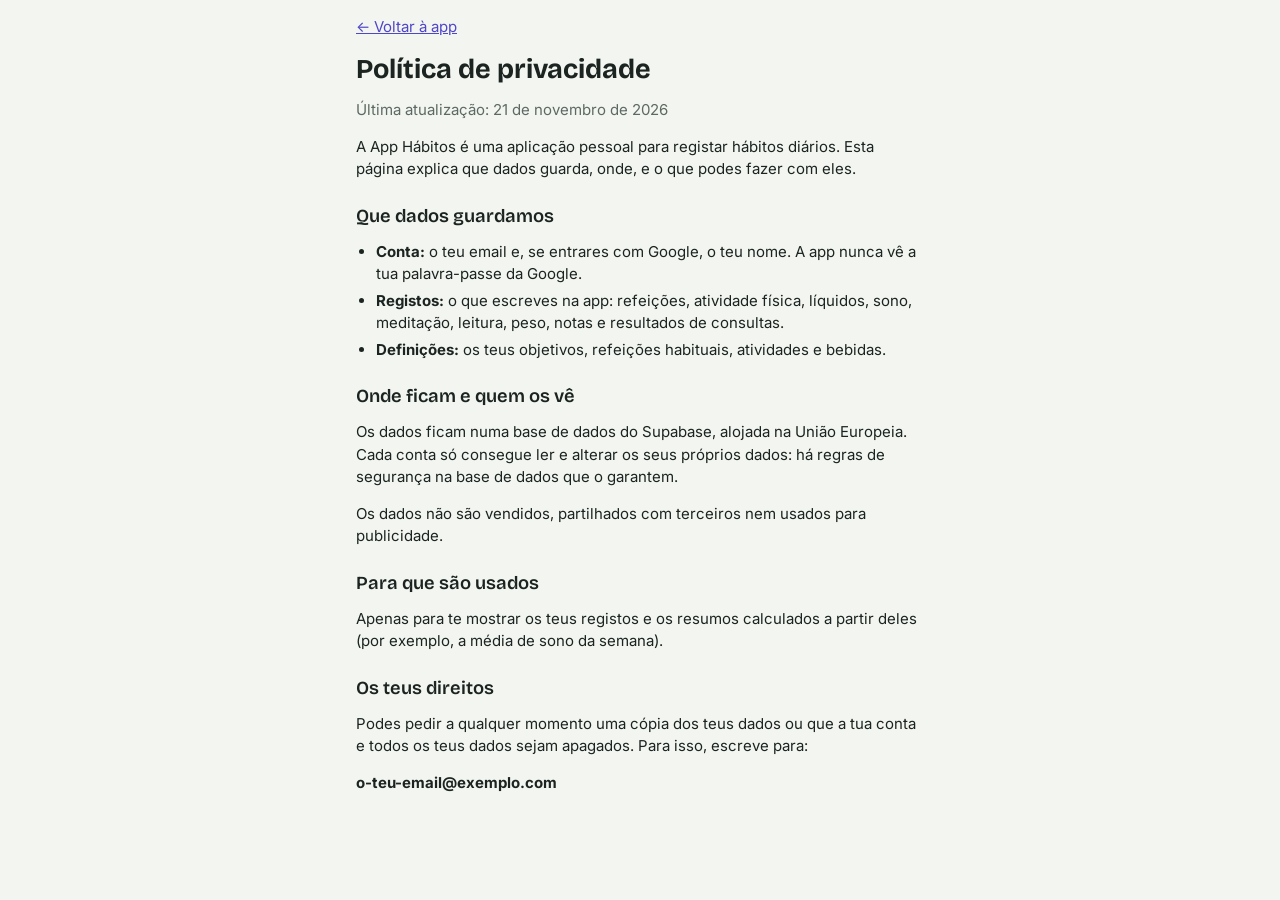
==== privacidade.html @ 3f69b684 "Add files via upload" ====
<!DOCTYPE html>
<html lang="pt-PT">
<head>
  <meta charset="utf-8">
  <meta name="viewport" content="width=device-width, initial-scale=1">
  <title>Política de privacidade · App Hábitos</title>
  <link rel="stylesheet" href="https://fonts.googleapis.com/css2?family=Bricolage+Grotesque:opsz,wght@12..96,600;12..96,700&family=Inter:wght@400;500;600&display=swap">
  <link rel="stylesheet" href="css/style.css">
  <style>
    body { padding-bottom: 32px; }
    .texto { max-width: 65ch; display: grid; gap: 14px; }
    .texto h2 { margin-top: 10px; }
    .texto ul { margin: 0; padding-left: 20px; display: grid; gap: 4px; }
  </style>
</head>
<body>
  <main class="ecra">
    <article class="texto">
      <p><a href="./">← Voltar à app</a></p>
      <h1>Política de privacidade</h1>
      <p class="suave">Última atualização: 21 de novembro de 2026</p>

      <p>A App Hábitos é uma aplicação pessoal para registar hábitos diários. Esta página explica que dados guarda, onde, e o que podes fazer com eles.</p>

      <h2>Que dados guardamos</h2>
      <ul>
        <li><strong>Conta:</strong> o teu email e, se entrares com Google, o teu nome. A app nunca vê a tua palavra-passe da Google.</li>
        <li><strong>Registos:</strong> o que escreves na app: refeições, atividade física, líquidos, sono, meditação, leitura, peso, notas e resultados de consultas.</li>
        <li><strong>Definições:</strong> os teus objetivos, refeições habituais, atividades e bebidas.</li>
      </ul>

      <h2>Onde ficam e quem os vê</h2>
      <p>Os dados ficam numa base de dados do Supabase, alojada na União Europeia. Cada conta só consegue ler e alterar os seus próprios dados: há regras de segurança na base de dados que o garantem.</p>
      <p>Os dados não são vendidos, partilhados com terceiros nem usados para publicidade.</p>

      <h2>Para que são usados</h2>
      <p>Apenas para te mostrar os teus registos e os resumos calculados a partir deles (por exemplo, a média de sono da semana).</p>

      <h2>Os teus direitos</h2>
      <p>Podes pedir a qualquer momento uma cópia dos teus dados ou que a tua conta e todos os teus dados sejam apagados. Para isso, escreve para:</p>
      <!-- ✏️ ANTES DE PUBLICAR: troca o email abaixo pelo teu -->
      <p><strong>o-teu-email@exemplo.com</strong></p>
    </article>
  </main>
</body>
</html>
---- css/style.css ----
/* =====================================================================
   App Hábitos — estilos
   Pensada primeiro para telemóvel. Todas as cores são "tokens"
   (variáveis), definidas uma vez para o tema claro e outra para o escuro.
   ===================================================================== */

:root {
  /* Superfícies e texto (neutros com um leve tom verde-acinzentado) */
  --fundo: #f3f5f1;
  --superficie: #ffffff;
  --superficie-2: #e9ede6;
  --linha: #d8ded4;
  --texto: #1b2420;
  --texto-suave: #5d6a63;

  /* Cor de destaque da app (botões, seleções) */
  --destaque: #4f46c8;
  --destaque-fundo: #ecebfb;
  --destaque-texto: #ffffff;

  /* Cores com significado: categorias das refeições */
  --plano: #23915a;
  --plano-fundo: #e2f3e8;
  --parcial: #b98500;
  --parcial-fundo: #fbf1d4;
  --livre: #d9622b;
  --livre-fundo: #fbe7dc;
  --perigo: #c4332f;

  /* Tipografia */
  --letra-titulo: 'Bricolage Grotesque', 'Segoe UI', system-ui, sans-serif;
  --letra-texto: 'Inter', 'Segoe UI', system-ui, -apple-system, sans-serif;

  --raio: 14px;
  --sombra: 0 1px 2px rgb(20 30 25 / 0.06), 0 2px 8px rgb(20 30 25 / 0.05);
  --largura: 600px;
  --altura-nav: 64px;
  color-scheme: light;
}

@media (prefers-color-scheme: dark) {
  :root {
    --fundo: #131715;
    --superficie: #1c211e;
    --superficie-2: #252b28;
    --linha: #333b36;
    --texto: #e8ece9;
    --texto-suave: #9aa69f;
    --destaque: #9c95ff;
    --destaque-fundo: #2a2850;
    --destaque-texto: #14122e;
    --plano: #5cc98b;
    --plano-fundo: #1d3326;
    --parcial: #e8b938;
    --parcial-fundo: #3a3118;
    --livre: #f08a57;
    --livre-fundo: #3d2418;
    --perigo: #f2726e;
    --sombra: none;
    color-scheme: dark;
  }
}

/* ---------- Base ---------- */
*, *::before, *::after { box-sizing: border-box; }
html, body { margin: 0; }
body {
  font-family: var(--letra-texto);
  font-size: 15px;
  line-height: 1.5;
  background: var(--fundo);
  color: var(--texto);
  -webkit-font-smoothing: antialiased;
  padding-bottom: calc(var(--altura-nav) + env(safe-area-inset-bottom, 0px) + 16px);
}
[hidden] { display: none !important; }
h1, h2, h3 { font-family: var(--letra-titulo); line-height: 1.2; margin: 0; text-wrap: balance; }
h1 { font-size: 1.7rem; font-weight: 700; }
h2 { font-size: 1.15rem; font-weight: 600; }
h3 { font-size: 1rem; font-weight: 600; }
p { margin: 0; }
a { color: var(--destaque); }
.suave { color: var(--texto-suave); }
.pequeno { font-size: 0.85rem; }
.num { font-variant-numeric: tabular-nums; }
:focus-visible { outline: 2px solid var(--destaque); outline-offset: 2px; }

.ecra {
  max-width: var(--largura);
  margin: 0 auto;
  padding: 16px max(16px, env(safe-area-inset-left, 0px)) 24px max(16px, env(safe-area-inset-right, 0px));
  display: grid;
  gap: 16px;
}
.a-carregar { color: var(--texto-suave); text-align: center; padding-top: 30vh; }

/* ---------- Cabeçalho ---------- */
.topo {
  position: sticky;
  top: 0;
  z-index: 10;
  display: flex;
  align-items: center;
  justify-content: space-between;
  max-width: var(--largura);
  margin: 0 auto;
  padding: calc(10px + env(safe-area-inset-top, 0px)) max(16px, env(safe-area-inset-right, 0px)) 10px max(16px, env(safe-area-inset-left, 0px));
  background: var(--fundo);
}
.marca {
  font-family: var(--letra-titulo);
  font-weight: 700;
  font-size: 1.1rem;
  color: var(--texto);
  text-decoration: none;
  display: flex;
  align-items: center;
  gap: 8px;
}
.marca::before {
  content: '';
  width: 18px;
  height: 18px;
  border-radius: 50%;
  border: 4px solid var(--destaque);
  border-right-color: var(--plano);
}
.botao-icone {
  display: grid;
  place-items: center;
  width: 40px;
  height: 40px;
  border-radius: 50%;
  color: var(--texto-suave);
  background: none;
  border: none;
  cursor: pointer;
  font: inherit;
  font-size: 1.6rem;
  line-height: 1;
  flex: none;
}
.botao-icone:hover { background: var(--superficie-2); color: var(--texto); }

/* ---------- Navegação de baixo ---------- */
.nav {
  position: fixed;
  left: 0;
  right: 0;
  bottom: 0;
  z-index: 10;
  display: flex;
  justify-content: center;
  background: var(--superficie);
  border-top: 1px solid var(--linha);
  padding: 0 max(8px, env(safe-area-inset-right, 0px)) env(safe-area-inset-bottom, 0px) max(8px, env(safe-area-inset-left, 0px));
}
.nav a {
  flex: 1;
  max-width: 140px;
  height: var(--altura-nav);
  display: grid;
  place-items: center;
  align-content: center;
  gap: 2px;
  color: var(--texto-suave);
  text-decoration: none;
  font-size: 0.75rem;
  font-weight: 500;
}
.nav svg {
  width: 24px;
  height: 24px;
  fill: none;
  stroke: currentColor;
  stroke-width: 1.8;
  stroke-linecap: round;
  stroke-linejoin: round;
}
.nav a.ativo { color: var(--destaque); }
.nav a[data-rota="registar"] svg {
  width: 36px;
  height: 36px;
  padding: 6px;
  border-radius: 12px;
  background: var(--destaque);
  stroke: var(--destaque-texto);
  stroke-width: 2.4;
}

/* ---------- Cartões ---------- */
.cartao {
  background: var(--superficie);
  border-radius: var(--raio);
  box-shadow: var(--sombra);
  border: 1px solid var(--linha);
  padding: 16px;
  display: grid;
  gap: 12px;
  min-width: 0;
}
.cartao-cabeca {
  display: flex;
  align-items: center;
  justify-content: space-between;
  gap: 12px;
}
.rotulo {
  font-size: 0.72rem;
  font-weight: 600;
  letter-spacing: 0.06em;
  text-transform: uppercase;
  color: var(--texto-suave);
}

/* ---------- Botões ---------- */
.botao {
  appearance: none;
  border: none;
  border-radius: 999px;
  padding: 10px 18px;
  font: inherit;
  font-weight: 600;
  cursor: pointer;
  background: var(--destaque);
  color: var(--destaque-texto);
  display: inline-flex;
  align-items: center;
  justify-content: center;
  gap: 8px;
  text-decoration: none;
  min-height: 44px;
}
.botao:hover { filter: brightness(1.06); }
.botao:disabled { opacity: 0.55; cursor: default; }
.botao-sec { background: var(--superficie-2); color: var(--texto); }
.botao-perigo { background: var(--perigo); color: #fff; }
.botao-texto {
  background: none;
  color: var(--destaque);
  padding: 8px 4px;
  min-height: 0;
}
.botao-grande { width: 100%; padding: 14px 18px; font-size: 1rem; }
.botoes { display: flex; flex-wrap: wrap; gap: 8px; }

/* Botão do Google no ecrã de entrada */
.botao-google {
  background: var(--superficie);
  color: var(--texto);
  border: 1px solid var(--linha);
}

/* ---------- Formulários ---------- */
.campo { display: grid; gap: 4px; min-width: 0; }
.campo > span { font-size: 0.85rem; font-weight: 500; color: var(--texto-suave); }
input, textarea, select {
  font: inherit;
  color: var(--texto);
  background: var(--superficie);
  border: 1px solid var(--linha);
  border-radius: 10px;
  padding: 10px 12px;
  width: 100%;
  min-height: 44px;
}
textarea { resize: vertical; min-height: 64px; }
input[type="color"] { padding: 4px; height: 44px; }
input:focus, textarea:focus, select:focus { outline: none; border-color: var(--destaque); box-shadow: 0 0 0 3px var(--destaque-fundo); }
.linha-campos { display: grid; grid-template-columns: repeat(auto-fit, minmax(120px, 1fr)); gap: 10px; }

/* Interruptor (checkbox com aspeto de botão on/off) */
.interruptor { display: flex; align-items: center; justify-content: space-between; gap: 12px; cursor: pointer; }
.interruptor input { appearance: none; width: 46px; height: 28px; min-height: 0; padding: 0; border-radius: 999px; background: var(--linha); border: none; position: relative; cursor: pointer; flex: none; transition: background 0.15s; }
.interruptor input::after { content: ''; position: absolute; top: 3px; left: 3px; width: 22px; height: 22px; border-radius: 50%; background: #fff; transition: transform 0.15s; }
.interruptor input:checked { background: var(--destaque); }
.interruptor input:checked::after { transform: translateX(18px); }

/* Fichas (chips): escolhas rápidas */
.fichas { display: flex; flex-wrap: wrap; gap: 8px; }
.ficha {
  appearance: none;
  font: inherit;
  font-size: 0.9rem;
  font-weight: 500;
  border: 1px solid var(--linha);
  background: var(--superficie);
  color: var(--texto);
  border-radius: 999px;
  padding: 7px 14px;
  cursor: pointer;
  display: inline-flex;
  align-items: center;
  gap: 8px;
  min-height: 38px;
}
.ficha[aria-pressed="true"] { background: var(--destaque-fundo); border-color: var(--destaque); color: var(--texto); }
.ficha .ponto { width: 10px; height: 10px; border-radius: 50%; flex: none; }
.ficha-nova { border-style: dashed; color: var(--texto-suave); }

/* Botões segmentados (ex.: categoria da refeição, intensidade) */
.segmentos { display: flex; gap: 6px; flex-wrap: wrap; }
.segmentos button {
  appearance: none;
  flex: 1;
  min-width: 0;
  font: inherit;
  font-size: 0.85rem;
  font-weight: 500;
  padding: 8px 10px;
  border-radius: 10px;
  border: 1px solid var(--linha);
  background: var(--superficie);
  color: var(--texto-suave);
  cursor: pointer;
  min-height: 40px;
}
.segmentos button[aria-pressed="true"] { color: var(--texto); border-color: var(--destaque); background: var(--destaque-fundo); }
.segmentos button.cat-plano[aria-pressed="true"] { background: var(--plano-fundo); border-color: var(--plano); }
.segmentos button.cat-parcial[aria-pressed="true"] { background: var(--parcial-fundo); border-color: var(--parcial); }
.segmentos button.cat-livre[aria-pressed="true"] { background: var(--livre-fundo); border-color: var(--livre); }

/* ---------- Ecrã de entrada ---------- */
.entrada { min-height: 80vh; align-content: center; gap: 24px; }
.entrada-marca { display: grid; gap: 10px; }
.entrada-marca h1 { font-size: 2.2rem; }
.anel {
  width: 56px;
  height: 56px;
  border-radius: 50%;
  border: 9px solid var(--destaque);
  border-right-color: var(--plano);
  border-bottom-color: var(--parcial);
}
.separador { display: flex; align-items: center; gap: 12px; color: var(--texto-suave); font-size: 0.85rem; }
.separador::before, .separador::after { content: ''; flex: 1; height: 1px; background: var(--linha); }

/* ---------- Configuração inicial ---------- */
.passos { display: flex; gap: 6px; }
.passos span { flex: 1; height: 4px; border-radius: 4px; background: var(--linha); }
.passos span.feito { background: var(--destaque); }
.lista-edit { display: grid; gap: 8px; }
.lista-edit-linha { display: grid; grid-template-columns: 1fr 124px 40px; gap: 8px; align-items: center; }

/* ---------- Dashboard ---------- */
.saudacao { display: grid; gap: 4px; }
.metricas { display: grid; grid-template-columns: 1fr 1fr; gap: 12px; }
.metrica { padding: 14px; gap: 6px; align-content: start; }
.metrica-valor { font-family: var(--letra-titulo); font-size: 1.6rem; font-weight: 700; line-height: 1.1; font-variant-numeric: tabular-nums; }
.metrica-valor small { font-family: var(--letra-texto); font-size: 0.85rem; font-weight: 500; color: var(--texto-suave); }
.metrica-larga { grid-column: 1 / -1; }
.barra { height: 8px; border-radius: 8px; background: var(--superficie-2); overflow: hidden; }
.barra > span { display: block; height: 100%; border-radius: 8px; background: var(--destaque); }
.barra-multi { display: flex; height: 10px; border-radius: 10px; overflow: hidden; background: var(--superficie-2); }
.barra-multi span { height: 100%; }
.legenda { display: flex; flex-wrap: wrap; gap: 4px 14px; font-size: 0.82rem; color: var(--texto-suave); }
.legenda i { display: inline-block; width: 9px; height: 9px; border-radius: 50%; margin-right: 6px; }
.variacao-baixa { color: var(--plano); }
.variacao-sobe { color: var(--livre); }
.destaque-consulta { background: var(--destaque-fundo); border-color: transparent; }
.sparkline { width: 100%; height: 48px; display: block; }

/* ---------- Registo diário ---------- */
.seletor-data { display: flex; align-items: center; justify-content: space-between; gap: 8px; }
.seletor-data h1 { font-size: 1.25rem; text-align: center; }
.seletor-data input[type="date"] { width: auto; }
.refeicao { display: grid; gap: 8px; padding-top: 12px; border-top: 1px solid var(--linha); }
.refeicao:first-of-type { border-top: none; padding-top: 0; }
.refeicao-cabeca { display: flex; align-items: center; gap: 8px; }
.refeicao-cabeca .nome { flex: 1; font-weight: 600; min-width: 0; }
.refeicao-cabeca input[type="time"] { width: 124px; }
.refeicao-cabeca input.nome-extra { flex: 1; font-weight: 600; }
.item-linha { display: grid; grid-template-columns: 1fr 90px 40px; gap: 8px; align-items: center; }
.item-bloco { display: grid; gap: 8px; padding: 10px; border-radius: 10px; background: var(--superficie-2); }
.total-liquidos { display: flex; justify-content: space-between; align-items: baseline; font-variant-numeric: tabular-nums; }
.liquido-linha { display: flex; align-items: center; justify-content: space-between; gap: 8px; padding: 6px 0; border-bottom: 1px solid var(--linha); }
.liquido-linha:last-child { border-bottom: none; }
.horas-sono { font-family: var(--letra-titulo); font-size: 1.3rem; font-weight: 700; }
.barra-guardar {
  position: sticky;
  bottom: calc(var(--altura-nav) + env(safe-area-inset-bottom, 0px) + 8px);
  z-index: 5;
}

/* ---------- Calendário ---------- */
.cal-cabeca { display: flex; align-items: center; justify-content: space-between; }
.cal-cabeca h2 { text-transform: capitalize; }
.cal-grelha { display: grid; grid-template-columns: repeat(7, 1fr); gap: 4px; }
.cal-semana { font-size: 0.72rem; font-weight: 600; color: var(--texto-suave); text-align: center; padding-bottom: 4px; }
.cal-dia {
  appearance: none;
  font: inherit;
  aspect-ratio: 1 / 1.1;
  max-width: 100%;
  border: 1px solid transparent;
  border-radius: 10px;
  background: var(--superficie-2);
  color: var(--texto);
  padding: 4px 2px;
  display: grid;
  grid-template-rows: auto 1fr;
  justify-items: center;
  cursor: pointer;
  font-size: 0.85rem;
  font-variant-numeric: tabular-nums;
  min-width: 0;
}
.cal-dia.vazio { background: none; cursor: default; }
.cal-dia.hoje { border-color: var(--destaque); font-weight: 700; }
.cal-dia.futuro { opacity: 0.45; }
.cal-dia.com-registo { background: var(--superficie); border-color: var(--linha); }
.cal-dia.hoje.com-registo { border-color: var(--destaque); }
.cal-pontos { display: flex; flex-wrap: wrap; justify-content: center; align-content: center; gap: 3px; padding: 0 2px; }
.cal-pontos i { width: 7px; height: 7px; border-radius: 50%; }
.contagens { display: grid; gap: 6px; }
.contagem { display: flex; justify-content: space-between; gap: 12px; font-variant-numeric: tabular-nums; }

/* ---------- Tabelas (consultas) ---------- */
.tabela-rolar { overflow-x: auto; margin: 0 -16px; padding: 0 16px; }
table { border-collapse: collapse; width: 100%; font-size: 0.88rem; font-variant-numeric: tabular-nums; }
th, td { padding: 8px 10px; text-align: right; border-bottom: 1px solid var(--linha); white-space: nowrap; }
th:first-child, td:first-child { text-align: left; }
th { font-weight: 600; color: var(--texto-suave); font-size: 0.78rem; }
td .dif { display: block; font-size: 0.75rem; }
tr.clicavel { cursor: pointer; }
tr.clicavel:hover td { background: var(--superficie-2); }
.medida-linha { display: grid; grid-template-columns: 1fr 80px 70px 40px; gap: 8px; }

/* ---------- Janelas e avisos ---------- */
.janela-fundo {
  position: fixed;
  inset: 0;
  z-index: 50;
  background: rgb(10 14 12 / 0.45);
  display: grid;
  place-items: center;
  padding: 16px;
}
.janela {
  background: var(--superficie);
  color: var(--texto);
  border-radius: var(--raio);
  padding: 20px;
  width: min(420px, 100%);
  display: grid;
  gap: 14px;
}
.janela-botoes { display: flex; justify-content: flex-end; gap: 8px; }
.aviso {
  position: fixed;
  left: 50%;
  bottom: calc(var(--altura-nav) + env(safe-area-inset-bottom, 0px) + 16px);
  transform: translate(-50%, 20px);
  opacity: 0;
  z-index: 60;
  background: var(--texto);
  color: var(--fundo);
  padding: 10px 18px;
  border-radius: 999px;
  font-weight: 500;
  transition: opacity 0.2s, transform 0.2s;
  max-width: calc(100% - 32px);
  text-align: center;
}
.aviso.visivel { opacity: 1; transform: translate(-50%, 0); }
.aviso-erro { background: var(--perigo); color: #fff; border-radius: 12px; }

@media (prefers-reduced-motion: reduce) {
  *, *::before, *::after { transition: none !important; animation: none !important; }
}

@media (min-width: 520px) {
  .metricas { grid-template-columns: repeat(3, 1fr); }
}
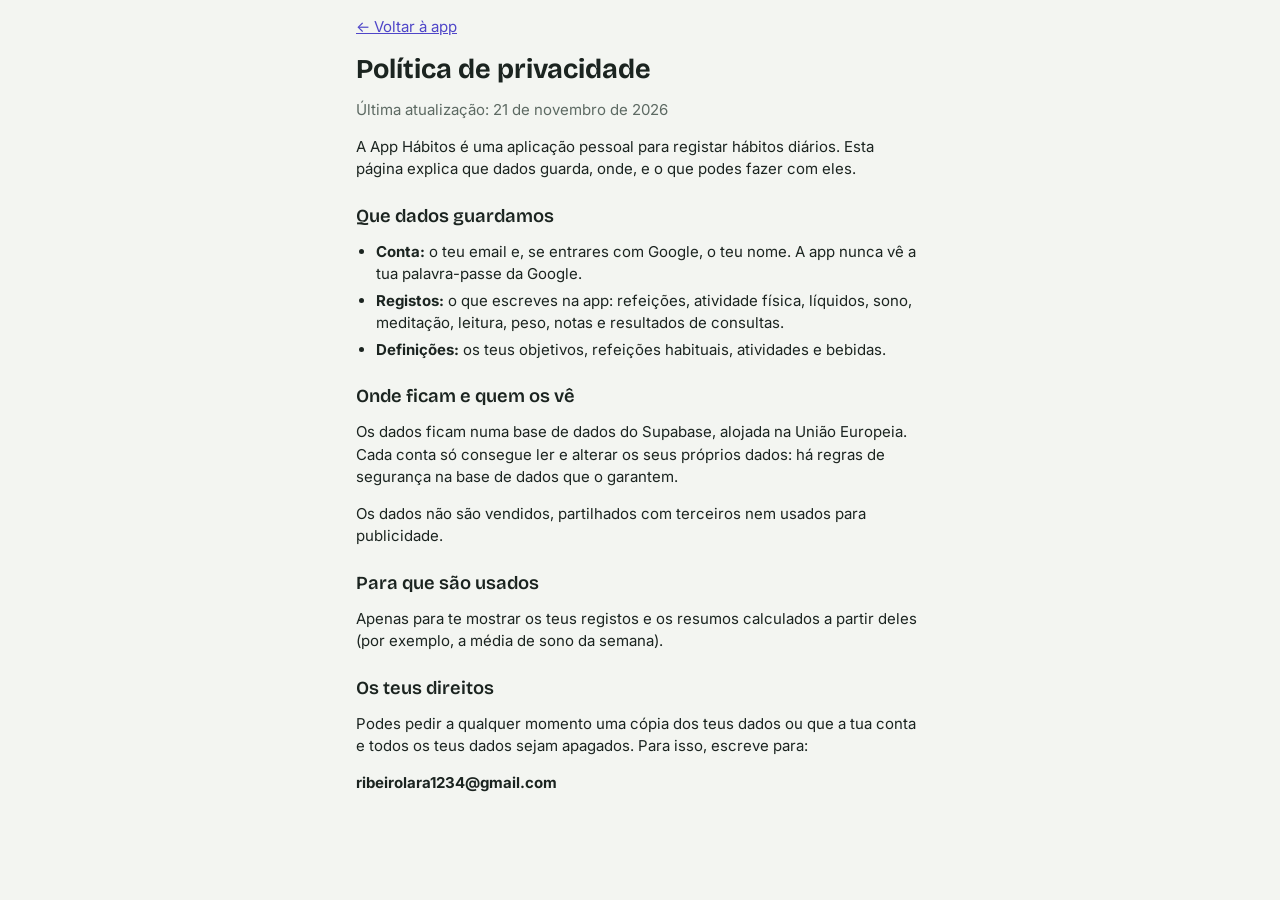
==== commit 96d3d338: "Add files via upload" ====
--- a/privacidade.html
+++ b/privacidade.html
@@ -39,7 +39,7 @@
       <h2>Os teus direitos</h2>
       <p>Podes pedir a qualquer momento uma cópia dos teus dados ou que a tua conta e todos os teus dados sejam apagados. Para isso, escreve para:</p>
       <!-- ✏️ ANTES DE PUBLICAR: troca o email abaixo pelo teu -->
-      <p><strong>o-teu-email@exemplo.com</strong></p>
+      <p><strong>ribeirolara1234@gmail.com</strong></p>
     </article>
   </main>
 </body>
--- a/css/style.css
+++ b/css/style.css
@@ -141,6 +141,10 @@
   flex: none;
 }
 .botao-icone:hover { background: var(--superficie-2); color: var(--texto); }
+.topo-acoes { display: flex; align-items: center; gap: 4px; }
+/* Botão ↻ a girar enquanto atualiza */
+.a-girar svg { animation: girar 0.8s linear infinite; }
+@keyframes girar { to { transform: rotate(360deg); } }
 
 /* ---------- Navegação de baixo ---------- */
 .nav {
